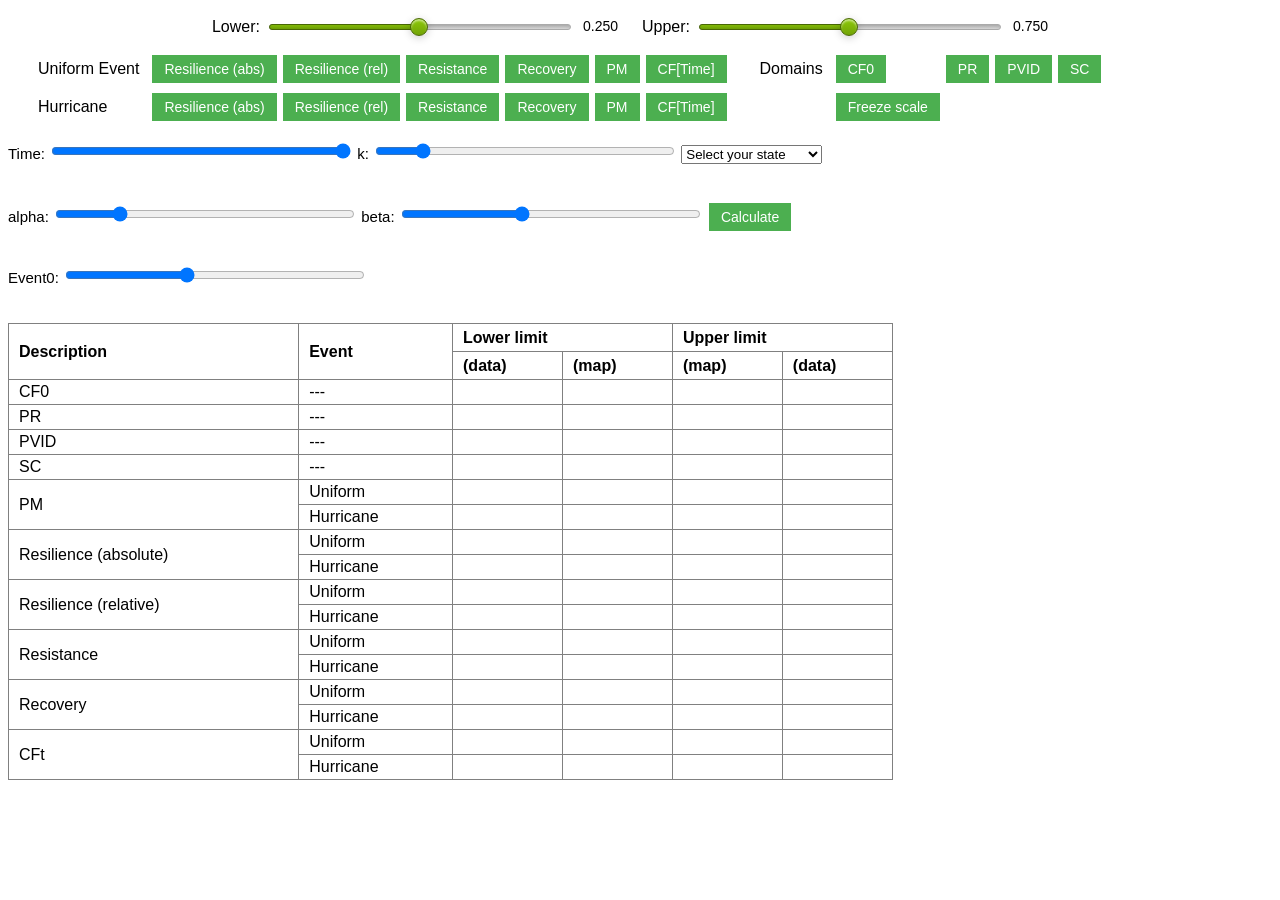
==== index.html @ fa464f4e "Change name to index" ====
<!DOCTYPE html>
<html lang="en">

<head>
  <meta charset="utf-8">
  <script type="text/javascript" src="js/lib/jquery.js"></script>
  <script type="text/javascript" src="js/lib/jquery.flot.js"></script>
  <script type="text/javascript" src="js/math.min.js"></script>
  <script type="text/javascript" src="http://d3js.org/d3.v3.min.js"></script>
  <script type="text/javascript" src="http://d3js.org/queue.v1.min.js"></script>
  <script type="text/javascript" src="http://d3js.org/topojson.v1.min.js"></script>
  <script type="text/javascript" src="js/settings.js"></script>
  <script type="text/javascript" src="js/lib/simple-slider.js"></script>
  <link   rel="stylesheet" type="text/css" href="css/lib/simple-slider.css"/> 
  <link   rel="stylesheet" type="text/css" href="css/main.css"/> 
  <title>COPEWELL Maps</title>
  <meta name="description" content="U.S. county maps of COPEWELL domains and response">
  <meta name="viewport" content="width=device-width, initial-scale=1.00">
</head>

<body onload="updateSlider()">
<div id="content">
  <div id="control">
    <script type="text/javascript">
        var upperSlider = 0;
        var lowerSlider = 0;
        sliderSetup(0,1)
        console.log(sliders)
    </script>
  </div>
</div>
<span id="display">  </span>

<script type="text/javascript">
  update("index");                        // too early for updating, calls settings.js version of update

  $("[data-slider]")
    .each(function () {
      var input = $(this);
      $("<span>")
        .addClass("output")
        .insertAfter($(this));
      console.log("$ data-slider")
    })

    .bind("slider:ready slider:changed", function (event, data) {
      $(this)
        .nextAll(".output:first")
        .html(data.value.toFixed(3));
    });
</script>

<table>
  <tr class="rowButtons">
    <td class="tdLabels">Uniform Event</td>
    <td class="tdButtons"><button class="button" name="mapSelector" id="ResAbs_U" onclick="pushButton(this)">Resilience (abs)</button></td>
    <td class="tdButtons"><button class="button" name="mapSelector" id="ResRel_U" onclick="pushButton(this)">Resilience (rel)</button></td>
    <td class="tdButtons"><button class="button" name="mapSelector" id="Resistance_U" onclick="pushButton(this)">Resistance</button></td>
    <td class="tdButtons"><button class="button" name="mapSelector" id="Recovery_U" onclick="pushButton(this)">Recovery</button></td>
    <td class="tdButtons"><button class="button" name="mapSelector" id="PM_U"    onclick="pushButton(this)">PM</button></td>  <!--  Qi -->
    <td class="tdButtons"><button class="button" name="mapSelector" id="CFt_U" onclick="pushButton(this)">CF[Time]</button></td>
    <td class="tdLabels">Domains</td>
    <td class="tdButtons"><button class="button" name="mapSelector" id="CF0"    onclick="pushButton(this)" title="Pre Community Functioning">CF0</button></td>
    <td class="tdButtons"><button class="button" name="mapSelector" id="PR"    onclick="pushButton(this)">PR</button></td>  <!--  Qi -->
    <td class="tdButtons"><button class="button" name="mapSelector" id="PVID"    onclick="pushButton(this)">PVID</button></td>  <!--  Qi -->
    <td class="tdButtons"><button class="button" name="mapSelector" id="SC"    onclick="pushButton(this)">SC</button></td>  <!--  Qi -->


  </tr>
  <tr class="rowButtons">
    <td class="tdLabels">Hurricane</td>
    <td class="tdButtons"><button class="button" name="mapSelector" id="ResAbs_H" onclick="pushButton(this)">Resilience (abs)</button></td>
    <td class="tdButtons"><button class="button" name="mapSelector" id="ResRel_H" onclick="pushButton(this)">Resilience (rel)</button></td>
    <td class="tdButtons"><button class="button" name="mapSelector" id="Resistance_H" onclick="pushButton(this)">Resistance</button></td>
    <td class="tdButtons"><button class="button" name="mapSelector" id="Recovery_H" onclick="pushButton(this)">Recovery</button></td>
    <td class="tdButtons"><button class="button" name="mapSelector" id="PM_H"    onclick="pushButton(this)">PM</button></td>  <!--  Qi -->
    <td class="tdButtons"><button class="button" name="mapSelector" id="CFt_H" onclick="pushButton(this)">CF[Time]</button></td>
    <td class="tdControls"></td>
    <td class="tdControls"><button class="button" name="control"    id="FreezeScale" onclick="pushControl(this)">Freeze scale</button></td>
  </tr>
</table>
  


<div id="slidecontainer">
  <p>Time: <span id="demoTime"></span>
    <input type="range" min="0" max="199" value="199" class="slider" id="sliderTime">
      k: <span id="demoK"></span>
    <input type="range" min="0" max="10" value="1.386" class="slider" id="sliderK" step="any">
    <select name="state" id="state" onchange="updateState()">
      <option value="">Select your state</option>
  <option value="US">ALL</option>
  <option value="AL">Alabama</option>
  <option value="AK">Alaska</option>
  <option value="AS">American Samoa</option>  
  <option value="AZ">Arizona</option>
  <option value="AR">Arkansas</option>
  <option value="CA">California</option>
  <option value="CZ">Canal Zone</option> 
  <option value="CO">Colorado</option>
  <option value="CT">Connecticut</option>
  <option value="DE">Delaware</option>
  <option value="DC">District Of Columbia</option>
  <option value="FL">Florida</option>
  <option value="GA">Georgia</option>
  <option value="GU">Guam</option>
  <option value="HI">Hawaii</option>
  <option value="ID">Idaho</option>
  <option value="IL">Illinois</option>
  <option value="IN">Indiana</option>
  <option value="IA">Iowa</option>
  <option value="KS">Kansas</option>
  <option value="KY">Kentucky</option>
  <option value="LA">Louisiana</option>
  <option value="ME">Maine</option>
  <option value="MD">Maryland</option>
  <option value="MA">Massachusetts</option>
  <option value="MI">Michigan</option>
  <option value="MN">Minnesota</option>
  <option value="MS">Mississippi</option>
  <option value="MO">Missouri</option>
  <option value="MT">Montana</option>
  <option value="NE">Nebraska</option>
  <option value="NV">Nevada</option>
  <option value="NH">New Hampshire</option>
  <option value="NJ">New Jersey</option>
  <option value="NM">New Mexico</option>
  <option value="NY">New York</option>
  <option value="NC">North Carolina</option>
  <option value="ND">North Dakota</option>
  <option value="OH">Ohio</option>
  <option value="OK">Oklahoma</option>
  <option value="OR">Oregon</option>
  <option value="PA">Pennsylvania</option>
  <option value="PR">Puerto Rico</option>
  <option value="RI">Rhode Island</option>
  <option value="SC">South Carolina</option>
  <option value="SD">South Dakota</option>
  <option value="TN">Tennessee</option>
  <option value="TX">Texas</option>
  <option value="UT">Utah</option>
  <option value="VT">Vermont</option>
  <option value="VA">Virginia</option>
  <option value="VI">Virgin Islands</option>
  <option value="WA">Washington</option>
  <option value="WV">West Virginia</option>
  <option value="WI">Wisconsin</option>
  <option value="WY">Wyoming</option>
</select>
<p>alpha: <span id="demoAlpha"></span>
    <input type="range" min="0" max="5" value="1" class="slider" id="sliderAlpha" step="any">
      beta: <span id="demoBeta"></span>
    <input type="range" min="0" max="0.15" value="0.06" class="slider" id="sliderBeta" step="any">
    <button class="button" id="buttonCalculate" onclick="pushCal(this)">Calculate</button>
    <p>Event0: <span id="demoEvent0"></span>
<input type="range" min="0" max="5" value="2" class="slider" id="sliderEvent0" step="any">
</div>


<script type="text/javascript">
  var maps = 0;
  var color_min = 1;
  var color_max = 0;
  var map
  var mapPrevious
  var eventType
  var calculateName
  var rsltUniform = {}
  var rsltHurricane = {}
  var selectRegion = document.getElementById("state").selectedIndex

  var color_domain     = [0.1, 0.2, 0.3, 0.4, 0.5, 0.6, 0.7, 0.8, 0.9, 1.0]
  var ext_color_domain = [  0, 0.1, 0.2, 0.3, 0.4, 0.5, 0.6, 0.7, 0.8, 0.9, 1.0]
  var legend_labels    = ["0.20", "0.22", "0.24", "0.26", "0.28", "0.30", "0.32", "0.34", "0.36", "0.38", "0.40"]
  var color = d3.scale.threshold()
    .domain(color_domain)
    .range(["#FF2B00", "#FF5E00", "#FF9100", "#FFC400", "#FFF700", "#D5FF00", "#A2FF00", "#6FFF00", "#3CFF00", "#08FF00", "#00FF2B"]);

  var width  = 960,
      height = 500;

  var div = d3.select("body").append("div")   
    .attr("class", "tooltip")               
    .style("opacity", 0);

  var svg = d3.select("body").append("svg")
    .attr("width", width)
    .attr("height", height)
    .style("margin", "10px auto");

  var buttonCal = document.getElementById("buttonCalculate")
  buttonCal.style.backgroundColor = "green";
  var path = d3.geo.path()
  var rateById = {};
  var nameById = {};
  var ls_w = 20, ls_h = 20;


  updateSliderNew();
  //Reading map file and data

  pushButton(document.getElementById("CF0"));

  //Adding legend for our Choropleth

  var legend = svg.selectAll("g.legend")
    .data(ext_color_domain)
    .enter().append("g")
    .attr("class", "legend");

  //Called after slider adjustment

  function updateState() {
    selectRegion = document.getElementById("state").selectedIndex
    var selectExample = d3.selectAll("path")
    selectExample.style("fill", function (d) { 
      if (selectRegion > 1  & Math.floor(d.id/1000) != selectRegion - 1) {
        return 'white';
      }
      else {
        return color ((rateById[d.id] - map.mapMinValue)/(map.mapMaxValue-map.mapMinValue+0.00001));
      }
      // return color ((rateById[d.id] - map.mapMinValue)/(map.mapMaxValue-map.mapMinValue+0.00001));
    });
  }
  function update(value,id){
    value = Number(value)
    console.log("update: " + value + id)
    if (!isNaN(value)) {
      if (id.indexOf("U") == 5) {
        map.mapMaxValue = value;
      } else {
        map.mapMinValue = value;
      }
    }

    var selectExample = d3.selectAll("path")
    selectExample.style("fill", function (d) { 
      if (selectRegion >1 & Math.floor(d.id/1000) != selectRegion - 1) {
        return 'white';
      }
      else {
        return color ((rateById[d.id] - map.mapMinValue)/(map.mapMaxValue-map.mapMinValue+0.00001));
      }
      // return color ((rateById[d.id] - map.mapMinValue)/(map.mapMaxValue-map.mapMinValue+0.00001));
    });

    var j = NaN;
    var rows = document.getElementsByTagName("tr");
    for (i = 0; i < rows.length; i++){
      if (rows[i].id == "row" + map.mapName){
        j = i;
      } else {
        rows[i].bgColor = "white";
        rows[i].children[0].bgColor = "white";
        if (i>0){rows[i-1].children[0].bgColor = "white";}
      }
    }
    rows[j].bgColor = "yellow"
    let row_j_length = rows[j].children.length;
    if (row_j_length==5) {
      rows[j-1].children[0].bgColor = "yellow";
    }
    rows[j].children[0].bgColor = "yellow";
    rows[j].children[row_j_length-4].textContent = map.minValue.toFixed(3);
    rows[j].children[row_j_length-3].textContent = map.mapMinValue.toFixed(3);
    rows[j].children[row_j_length-2].textContent = map.mapMaxValue.toFixed(3);
    rows[j].children[row_j_length-1].textContent = map.maxValue.toFixed(3);

    if (upperSlider != 0 & lowerSlider != 0) {
      updateSlider();
    }
  }

  function updateSliderNew(){
    var sliderTime = document.getElementById("sliderTime");
    var outputTime = document.getElementById("demoTime");
    outputTime.innerHTML = (Number(sliderTime.value)*0.2).toFixed(2);
    sliderTime.oninput = function() {
      outputTime.innerHTML = (Number(this.value)*0.2).toFixed(2);
      
      if (calculateName.substr(0,3) == "CFt") {
        if (eventType == "Hurricane") {
          pushButton(document.getElementById("CFt_H"));
        }

        if (eventType == "Uniform") {
          pushButton(document.getElementById("CFt_U"));
        }

      }
    }
    var sliderK = document.getElementById("sliderK");
    var outputK = document.getElementById("demoK");
    outputK.innerHTML = (Number(sliderK.value)*0.2).toFixed(2);
    sliderK.oninput = function() {
      outputK.innerHTML = (Number(this.value)*0.2).toFixed(2);
    }
    var sliderAlpha = document.getElementById("sliderAlpha");
    var outputAlpha = document.getElementById("demoAlpha");
    outputAlpha.innerHTML = (Number(sliderAlpha.value)*0.2).toFixed(2);
    sliderAlpha.oninput = function() {
      outputAlpha.innerHTML = (Number(this.value)*0.2).toFixed(2);
    }
    var sliderBeta = document.getElementById("sliderBeta");
    var outputBeta = document.getElementById("demoBeta");
    outputBeta.innerHTML = (Number(sliderBeta.value)*0.2).toFixed(3);
    sliderBeta.oninput = function() {
      outputBeta.innerHTML = (Number(this.value)*0.2).toFixed(3);
    }
    var sliderEvent0 = document.getElementById("sliderEvent0");
    var outputEvent0 = document.getElementById("demoEvent0");
    outputEvent0.innerHTML = (Number(sliderEvent0.value)*0.2).toFixed(2);
    sliderEvent0.oninput = function() {
      outputEvent0.innerHTML = (Number(this.value)*0.2).toFixed(2);
    }
  }

  function updateSlider() {
  	let mapTemp = map;
  	if (document.getElementById("FreezeScale").innerHTML == "Unfreeze") {
      mapTemp = mapPrevious;
  	};
    upperSlider.setRange(mapTemp.minValue*0.8,mapTemp.maxValue*1.2) //midValue
    upperSlider.setValue(mapTemp.mapMaxValue);
    lowerSlider.setRange(mapTemp.minValue*0.8,mapTemp.maxValue*1.2) //midValue
    lowerSlider.setValue(mapTemp.mapMinValue);   

    legend.text("")

    legend.append("rect")
      .attr("x", 10)
      .attr("y", function(d, i){ return height - (i*ls_h) - 2*ls_h - 30;})
      .attr("width", ls_w)
      .attr("height", ls_h)
      .style("fill", function(d, i) { return color(d); })
      .style("opacity", 0.8);
    legend.append("text")
      .attr("x", 40)
      .attr("y", function(d, i){ return height - (i*ls_h) - ls_h - 4 - 30;})
      .text(function(d, i){
        let label_i = map.mapMinValue + i/color_domain.length*(map.mapMaxValue-map.mapMinValue);
        return label_i.toFixed(2);
      });
  }

  //Executes after button selection


  function pushCal(button) {
    var buttonCal = document.getElementById("buttonCalculate")
    buttonCal.style.backgroundColor = "orange";
    buttonCal.innerHTML = "loading...";

    queue()
        .defer(d3.csv, maps[0].fileName)
        .defer(d3.csv, maps[1].fileName)
        .defer(d3.csv, maps[2].fileName)
        .defer(d3.csv, maps[3].fileName)
        .defer(d3.csv, maps[4].fileName)
        .defer(d3.csv, maps[5].fileName)
        .await(saveMapDataCalculcation);
  }

  function saveMapDataCalculcation(error, cf, pr, pvid, sc, pmUni, pmHur) {
    var scById = {}
    var pvidById = {}
    var prById = {}
    var cfById = {}
    var pmById = {}
    sc.forEach(function(d) {
      let d_value = Number(d.value)
      scById[d.id] = d_value
      nameById[d.id] = d.name;
    })
    pvid.forEach(function(d) {
      let d_value = Number(d.value)
      pvidById[d.id] = d_value
    })
    pr.forEach(function(d) {
      let d_value = Number(d.value)
      prById[d.id] = d_value
    })
    cf.forEach(function(d) {
      let d_value = Number(d.value)
      cfById[d.id] = d_value
    })
    pmUni.forEach(function(d) {
      let d_value = Number(d.value)
      pmById[d.id] = d_value
      //var_list = {'ER', 'CF', 'SC', 'PR', 'PreCF', 'PVID', 'PM'};
      
      
        var W0 = [0.5, cfById[d.id], scById[d.id],prById[d.id], cfById[d.id], pvidById[d.id],pmById[d.id]]
        var sol = solveODE(W0);
        rsltUniform[d.id] = calculate_results(sol);

      // var rslt = calculate_results(sol);
      console.log(d.id)
      
    })

    pmHur.forEach(function(d) {
      let d_value = Number(d.value)
      pmById[d.id] = d_value
      //var_list = {'ER', 'CF', 'SC', 'PR', 'PreCF', 'PVID', 'PM'};
      var W0 = [0.5, cfById[d.id], scById[d.id],prById[d.id], cfById[d.id], pvidById[d.id],pmById[d.id]]
      var sol = solveODE(W0);
      // var rslt = calculate_results(sol);
      rsltHurricane[d.id] = calculate_results(sol);
    })

    var buttonCal = document.getElementById("buttonCalculate")
    buttonCal.style.backgroundColor = "green";
    buttonCal.innerHTML = "Recalculate";
  }

  function pushControl(button) {
  	if (button.id == "FreezeScale") {
  	  if (button.innerHTML == "Freeze scale") {
  		button.innerHTML = "Unfreeze";
		button.style.backgroundColor = "orange";
	  } else {
		button.innerHTML = "Freeze scale";
		button.style.backgroundColor = "#4CAF50";
	  };
  	};
    mapPrevious = map;
  }

  function pushButton(button){
    var buttons = document.getElementsByName("mapSelector")  //Change button colors
    for (i = 0; i < buttons.length; i++) {
      if (buttons[i].id == button.id) {
        buttons[i].style.color = "black";
        buttons[i].style.backgroundColor = "yellow";         //changes background-color
      } else {
        buttons[i].style.color = "white";
        buttons[i].style.backgroundColor = "#4CAF50";
      }
    }
    loadData(button.id)
  }

  function loadData(id){
    var initialRun = false;
    if (maps == 0) {
      initialRun = true;
      maps = [
        {mapName:"CF0",          fileName:"CF_0.csv"},
        {mapName:"PR",           fileName:"PR.csv"}, // Qi
        {mapName:"PVID",         fileName:"PVID.csv"}, // Qi
        {mapName:"SC",           fileName:"SC.csv"}, // Qi
        {mapName:"PM_U",         fileName:"genericPM.csv"}, // Qi
        {mapName:"PM_H",         fileName:"hurricanePM.csv"}, // Qi
        {mapName:"ResAbs_U",     fileName:"NaN.csv"},
        {mapName:"ResAbs_H",     fileName:"NaN.csv"},
        {mapName:"ResRel_U",     fileName:"NaN.csv"},
        {mapName:"ResRel_H",     fileName:"NaN.csv"},
        {mapName:"Resistance_U", fileName:"NaN.csv"},
        {mapName:"Resistance_H", fileName:"NaN.csv"},
        {mapName:"Recovery_U",   fileName:"NaN.csv"},
        {mapName:"Recovery_H",   fileName:"NaN.csv"},
        {mapName:"CFt_U",        fileName:"NaN.csv"},
        {mapName:"CFt_H",        fileName:"NaN.csv"}
      ]
      for (i = 0; i < maps.length; i++) {
        maps[i].minValue    = NaN; maps[i].maxValue    = NaN; maps[i].midValue = NaN;
        maps[i].mapMinValue = NaN; maps[i].mapMaxValue = NaN;
        maps[i].fileName    = "data/" + maps[i].fileName;
      }
    }

    var mapsCalculationUniform = [
        "ResAbs_U","ResRel_U","Resistance_U","Recovery_U","CFt_U"
    ]
    var mapsCalculationHurricane = [
        "ResAbs_H","ResRel_H","Resistance_H","Recovery_H","CFt_H"
    ]

    map = maps.find(item => item.mapName == id);


    if (initialRun) {
      queue()
        .defer(d3.json, "us.json")
        .defer(d3.csv, map.fileName)
        .await(ready); 
    } else {
      if (mapsCalculationUniform.includes(id)) {
        calculationsUniform(id)
      } else {
      if (mapsCalculationHurricane.includes(id)) {
        calculationsHurricane(id)
      }
      else {
      queue()
        .defer(d3.csv, map.fileName)
        .await(readyDataOnly);
        }
    }
    }
  }

  function calculationsUniform(id) {
    calculateName = chooseResult(id)
    queue()
        .defer(d3.csv, maps[4].fileName)
        .await(readyDataOnlyCalculationUniform);


  }
  function calculationsHurricane(id) {
    calculateName = chooseResult(id)
    queue()
        .defer(d3.csv, maps[5].fileName)
        .await(readyDataOnlyCalculationHurricane);

  }


  function chooseResult(id) {
    switch (id) {
      case "ResAbs_U": 
        return "absolute_resilience";
        break;
      case "ResAbs_H": 
        return "absolute_resilience";
        break;
      case "ResRel_U": 
        return "related_resilience";
        break;
      case "ResRel_H": 
        return "related_resilience";
        break;
      case "Resistance_U": 
        return "Resistance";
        break;
      case "Resistance_H": 
        return "Resistance";
        break;
      case "Recovery_U": 
        return "Recovery";
        break;
      case "Recovery_H": 
        return "Recovery";
        break;
      case "CFt_U": 
        var sliderTime = document.getElementById("sliderTime");
      var time = sliderTime.value;
      var str = "CFt[" + time + "]";
        return str;
        break;
      case "CFt_H": 
        var sliderTime = document.getElementById("sliderTime");
      var time = sliderTime.value;
      var str = "CFt[" + time + "]";
        return str;
        break;  
        
      default: return 0
    } 
  }



  //Used by function ready, before all of the setup

  function readyDataOnly(error, data) {
    saveMapData(data)
    update(NaN,"readyDataOnly")
  };

  function readyDataOnlyCalculationUniform(error, data) {
    eventType = "Uniform"
    getMapDataCalculcationUniform(data)
    update(NaN,"readyDataOnlyCalculationUniform")
  }; 

  function readyDataOnlyCalculationHurricane(error, data) {
    eventType = "Hurricane"
    getMapDataCalculcationHurricane(data)
    update(NaN,"readyDataOnlyCalculationHurricane")
  };

  //Used by function readyDataOnly

  function saveMapData(data) {
    color_min = 1;
    color_max = 0;
    data.forEach(function(d) {
      let d_value = Number(d.value)
      rateById[d.id] = d_value;
      nameById[d.id] = d.name;
      if (d_value < color_min) {color_min = d_value;}
      if (d_value > color_max) {color_max = d_value;}    
    })
    map.minValue = color_min;     //Use actual min/max from the data
    map.maxValue = color_max;
    map.midValue = (color_min + color_max) / 2;
    if (isNaN(map.mapMinValue)) {
      map.mapMinValue = color_min;
      map.mapMaxValue = color_max;
    }
  }
  

  function getMapDataCalculcationUniform(pm) {
    color_min = 1;
    color_max = 0;
    

    var pmById = {}
    
    pm.forEach(function(d) {
      nameById[d.id] = d.name;
      var cmd = "var d_value = rsltUniform[d.id]." + calculateName ;
      eval(cmd);
      rateById[d.id] = d_value
      if (d_value < color_min) {color_min = d_value;}
      if (d_value > color_max) {color_max = d_value;}    
    })
    map.minValue = color_min;     //Use actual min/max from the data
    map.maxValue = color_max;
    map.midValue = (color_min + color_max) / 2;
    if (isNaN(map.mapMinValue)) {
      map.mapMinValue = color_min;
      map.mapMaxValue = color_max;
    }
  }
  function getMapDataCalculcationHurricane(pm) {
    color_min = 1;
    color_max = 0;
    

    var pmById = {}
    
    pm.forEach(function(d) {
      nameById[d.id] = d.name;
      var cmd = "var d_value = rsltHurricane[d.id]." + calculateName ;
      eval(cmd);
      rateById[d.id] = d_value
      if (d_value < color_min) {color_min = d_value;}
      if (d_value > color_max) {color_max = d_value;}    
    })
    map.minValue = color_min;     //Use actual min/max from the data
    map.maxValue = color_max;
    map.midValue = (color_min + color_max) / 2;
    if (isNaN(map.mapMinValue)) {
      map.mapMinValue = color_min;
      map.mapMaxValue = color_max;
    }
  }

  //Start of Choropleth drawing

  function ready(error, us, data) {
      saveMapData(data)
      var slider = document.getElementById("inputLower");
      slider.setAttribute("value",map.mapMinValue);
      slider.setAttribute("data-slider-range",map.minValue + "," + map.maxValue); //midValue
      slider = document.getElementById("inputUpper")
      slider.setAttribute("value",map.mapMaxValue);
      slider.setAttribute("data-slider-range",map.minValue + "," + map.maxValue); //midValue
      update(NaN,"ready")

    //Drawing Choropleth

    svg.append("g")
      .attr("class", "region")
      .selectAll("path")
      .data(topojson.feature(us, us.objects.counties).features)
      .enter().append("path")
      .attr("d", path)
      .style ( "fill" , function (d) {                // d only contains id and map properties
        return color ((rateById[d.id] - color_min)/(color_max-color_min+0.0001));
      })
    
      .style("opacity", 1.0)  // 0.8

    //Adding mouseevents

      .on("mouseover", function(d) {
        d3.select(this).transition().duration(300).style("opacity", 0.5); // 1
        div.transition().duration(300)
          .style("opacity", 1)
        div.text(d.id + ", " + nameById[d.id] + " : " + Number(rateById[d.id]).toFixed(3))
          .style("left", (d3.event.pageX) + "px")//
          .style("top", (d3.event.pageY -30) + "px");
      })

      .on("mouseout", function() {
        d3.select(this)
          .transition().duration(300)
          .style("opacity", 1);  // 0.8
        div.transition().duration(300)
          .style("opacity", 0);
      })
  } // <-- End of Choropleth drawing

function calculate_results(sol){
  var rslt_single = {};
  var CF0 = sol.CF[0];
  rslt_single.CFt = sol.CF;
  var sum = 0;
  for( var i = 0; i < sol.CF.length; i++ ){
      sum += sol.CF[i]; //don't forget to add the base
  }

  var avg = sum/sol.CF.length;

  rslt_single.related_resilience = avg / CF0
  rslt_single.absolute_resilience = avg;

  var CFmin = Math.min.apply(Math, sol.CF);
  var Idxmin = sol.CF.indexOf(CFmin);

  rslt_single.Resistance = CFmin / CF0;
  // Find T half using bisection
  var CFhalf = 0.5 * (CFmin + CF0);
  var Idx1 = Idxmin;
  var Idx2 = sol.CF.length - 1;
  var Idx0 = Math.round( 0.5 * ( Idx1 + Idx2) );
  while(Idx2 - Idx1 > 1){
    Idx0 = Math.round( 0.5 * ( Idx1 + Idx2) );
    if(sol.CF[Idx0] == CFhalf){
      break;
    }else{
      if(sol.CF[Idx0] > CFhalf){
        Idx2 = Idx0;
      }else{
        Idx1 = Idx0;
      }
    }
  }
  rslt_single.tHalf = sol.tspan[Idx0];
  rslt_single.Recovery = 1 / rslt_single.tHalf;
  return rslt_single;

}

function solveODE(W0){
  var h = 0.1;
  // get initial value
  var CF = [];
  var tspan = [];
  var W = W0;
  var N = 200;
  
  for(var i=0; i < N; i++){
    CF[i] = W[1];
    var t = (i+1) * h;
    tspan[i] = t;

    var k1 = fdW(t, W);                                      // integrate one step using Runge-Kutta
    var k2 = fdW(t + h/2, aXbY(1,W,h/2,k1));
    var k3 = fdW(t + h/2, aXbY(1,W,h/2,k2));
    var k4 = fdW(t + h  , aXbY(1,W,h,k3));
    var temp = aXbY(1,k1, 2,k2)
    temp = aXbY(1,temp,2, k3)
    temp = aXbY(1,temp,1, k4)
    var W  = aXbY(1,W,  h/6, temp);
  }

  var sol = {};
  sol.CF = CF;
  sol.tspan = tspan;
  sol.dt = h;
  return sol;
}


function aXbY(a, X, b, Y){
  var Z = [];
  for(var i=0; i < X.length; i++){
    Z[i] = a * X[i] + b * Y[i];
  }
  return Z;
}

function fdW(t, W){
  var varlist = ['ER', 'CF', 'SC', 'PR', 'PreCF', 'PVID', 'PM'];

  for(var i=0; i < varlist.length; i++){
    var cmd = "var " + varlist[i] + " = W[" + i + "];" ;
    eval(cmd);
  }
  var sliderAlpha = document.getElementById("sliderAlpha");
  var alpha = sliderAlpha.value;
  var sliderBeta = document.getElementById("sliderBeta");
  var beta = sliderBeta.value;
  var sliderK = document.getElementById("sliderK");
  var Event_damage_rate_constant = sliderK.value;
var sliderEvent0 = document.getElementById("sliderEvent0");
  var Event0 = sliderEvent0.value;
  // var Event0= 2;

  // constant variables
  // var Event_damage_rate_constant = 2*Math.log(2);
  var ER_flow_rate_constant      = beta;              // beta = 0.0611 = 1/time scale = 1/16.4
  var PR_flow_rate_constant      = beta;
  var SC_flow_rate_constant      = beta;

  // CF replenish
  var CF_drop           = Math.max( PreCF - CF, 0 );
  var SC_flow_rate      = SC_flow_rate_constant * CF * SC * CF_drop;
  var PR_flow_rate      = PR_flow_rate_constant * PR      * CF_drop;
  var ER_flow_rate      = ER_flow_rate_constant * ER      * CF_drop;
  var CF_replenish_rate = SC_flow_rate + PR_flow_rate + ER_flow_rate;



// CF depletion rate
  var k       = Event_damage_rate_constant;
  var Event_t = Event0 * k * Math.exp(-k * t);

  var Event_damage_rate = Event_t * (2- PM - PVID)/2;
  var CF_depletion_rate = alpha  * CF * Event_damage_rate;  //alpha = 1
// Derivatives
  var dSC = - SC_flow_rate;
  var dPR = - PR_flow_rate;
  var dER = - ER_flow_rate;
  var dCF = - CF_depletion_rate + CF_replenish_rate ;
  var dPVID = 0
  var dPreCF = 0
  var dPM = 0

  var dW = [];
  for(var i=0; i < varlist.length; i++){
    var cmd = "dW[" + i + "] = d" + varlist[i] + ";";
    eval(cmd);
  }
  
  return dW;
}


</script>

<span>
  <table class="measuresTable">
    <tr>
      <th rowspan="2">Description</th><th rowspan="2">Event</th>
      <th colspan="2">Lower limit</th><th colspan="2">Upper limit</th>
    </tr>
    <tr>
      <th>(data)</th><th>(map)</th><th>(map)</th><th>(data)</th>
    </tr>
    <tr id="rowCF0">
      <td>CF0</td><td>---</td><td></td><td></td><td></td><td></td>
    </tr>
    <tr id="rowPR"> <!--  Qi -->
      <td>PR</td><td>---</td><td></td><td></td><td></td><td></td> <!--  Qi -->
    </tr> <!--  Qi -->
    <tr id="rowPVID"> <!--  Qi -->
      <td>PVID</td><td>---</td><td></td><td></td><td></td><td></td> <!--  Qi -->
    </tr> <!--  Qi -->
    <tr id="rowSC"> <!--  Qi -->
      <td>SC</td><td>---</td><td></td><td></td><td></td><td></td> <!--  Qi -->
    </tr> <!--  Qi -->
    <tr id="rowPM_U"> <!--  Qi -->
      <td rowspan="2">PM</td><td>Uniform</td><td></td><td></td><td></td><td></td> <!--  Qi -->
    </tr> <!--  Qi -->
    <tr id="rowPM_H"> <!--  Qi -->
      <td>Hurricane</td><td></td><td></td><td></td><td></td> <!--  Qi -->
    </tr> <!--  Qi -->
    <tr id="rowResAbs_U">
      <td rowspan="2">Resilience (absolute)</td><td>Uniform</td><td></td><td></td><td></td><td></td>
    </tr>
    <tr id="rowResAbs_H">
      <td>Hurricane</td><td></td><td></td><td></td><td></td>
    </tr>
    <tr id="rowResRel_U">
      <td rowspan="2">Resilience (relative)</td><td>Uniform</td><td></td><td></td><td></td><td></td>
    </tr>
    <tr id="rowResRel_H">
      <td>Hurricane</td><td></td><td></td><td></td><td></td>
    </tr>
    <tr id="rowResistance_U">
      <td rowspan="2">Resistance</td><td>Uniform</td><td></td><td></td><td></td><td></td>
    </tr>
    <tr id="rowResistance_H">
      <td>Hurricane</td><td></td><td></td><td></td><td></td>
    </tr>
    <tr id="rowRecovery_U">
      <td rowspan="2">Recovery</td><td>Uniform</td><td></td><td></td><td></td><td></td>
    </tr>
    <tr id="rowRecovery_H">
      <td>Hurricane</td><td></td><td></td><td></td><td></td>
    </tr>
    <tr id="rowCFt_U">
      <td rowspan="2">CFt</td><td>Uniform</td><td></td><td></td><td></td><td></td>
    </tr>
    <tr id="rowCFt_H">
      <td>Hurricane</td><td></td><td></td><td></td><td></td>
    </tr>
  </table>
</span>

</body>

</html>
---- css/lib/simple-slider.css ----
.slider {
  width: 300px;
}
.slider > .dragger {
  background: #8DCA09;
  background: -webkit-linear-gradient(top, #8DCA09, #72A307);
  background: -moz-linear-gradient(top, #8DCA09, #72A307);
  background: linear-gradient(top, #8DCA09, #72A307);

  -webkit-box-shadow: inset 0 2px 2px rgba(255,255,255,0.5), 0 2px 8px rgba(0,0,0,0.2);
  -moz-box-shadow: inset 0 2px 2px rgba(255,255,255,0.5), 0 2px 8px rgba(0,0,0,0.2);
  box-shadow: inset 0 2px 2px rgba(255,255,255,0.5), 0 2px 8px rgba(0,0,0,0.2);

  -webkit-border-radius: 10px;
  -moz-border-radius: 10px;
  border-radius: 10px;

  border: 1px solid #496805;
  width: 16px;
  height: 16px;
}
.slider > .dragger:hover {
  background: -webkit-linear-gradient(top, #8DCA09, #8DCA09);
}
.slider > .track, .slider > .highlight-track {
  background: #ccc;
  background: -webkit-linear-gradient(top, #bbb, #ddd);
  background: -moz-linear-gradient(top, #bbb, #ddd);
  background: linear-gradient(top, #bbb, #ddd);

  -webkit-box-shadow: inset 0 2px 4px rgba(0,0,0,0.1);
  -moz-box-shadow: inset 0 2px 4px rgba(0,0,0,0.1);
  box-shadow: inset 0 2px 4px rgba(0,0,0,0.1);

  -webkit-border-radius: 8px;
  -moz-border-radius: 8px;
  border-radius: 8px;

  border: 1px solid #aaa;
  height: 4px;
}
.slider > .highlight-track {
	background-color: #8DCA09;
	background: -webkit-linear-gradient(top, #8DCA09, #72A307);
	background: -moz-linear-gradient(top, #8DCA09, #72A307);
	background: linear-gradient(top, #8DCA09, #72A307);
	
	border-color: #496805;
}
---- css/main.css ----
body{
	font-family: "Helvetica Neue", Helvetica, Arial, sans-serif; 
}
[class^=slider] { 
	display: inline-block; 
	margin-bottom: 10px; /* height of the sliders */
}
.output{ 
	color: "black"; 
	font-size: 14px; 
	padding-top: 1px; 
	margin-left: 5px; 
	vertical-align: top;
}
h1{ 
	font-size: 20px; 
	text-align: center;
}
h2{ 
	clear: both; 
	margin: 0; 
	margin-bottom: 5px; 
	font-size: 16px; 
}
span.tableSpan {
    float: right;
    max-width: 160px;
    margin: 0;
    padding: 1em;
}
table{
	border: none;
	border-collapse: collapse;
}
table.measuresTable{
	width: 70%;
	border: 0.5px solid grey;
}
.tableInSpan {
	float: right;
}
tr, th{
	height: 25px;
	border: 0.3px solid grey;
}
.rowButtons{
	height: 30px;
	border: none;
}
td, th{
	text-align: left;
	border: 0.3px solid grey;
	padding-left:  10px;
	padding-right: 10px;
}
td.tdButtons, td.tdLabels, td.tdControls{
	height: 19px;
	border: none;
	padding-left:  1px;
	padding-right: 1px;
}
td.tdLabels{
	padding-left: 30px;
	padding-right: 10px;
}
p{ 
	font-size: 15px; 
	margin-bottom: 30px; 
}
.variableID{
	vertical-align: top; 
	text-align: right;
	width: 60px;
	float: left;
}
.variableID:hover{
	background-color:#D8D8D8;
}
.variableID:hover:after{
    background: #333;
    background: rgba(0,0,0,.8);
    border-radius: 5px;
    bottom: 30px;
    color: #fff;
    content: attr(title);
    left: 20%;
    padding: 5px 15px;
    position: absolute;
    z-index: 98;
    width: 320px;
}
.variable{
	float: left;
    width: 420px;
    margin-right: 10px;
}
#content {
	width: 880px;
	margin: 0 auto;
	padding: 10px;
}
path {
  stroke:black;
  stroke-width: 0.5px;
}

body {
  font-family: Arial, sans-serif;
}
div.tooltip {   
  position: absolute;           
  text-align: center;           
  width: 180px;                  
  height: 15px;                 
  padding: 2px;             
  font-size: 12px;     
  background: #FFFFE0;
  border: 1px;      
  border-radius: 8px;           
  pointer-events: none;         
}  
.button {
    background-color: #4CAF50;
    border: none;
    color: white;
    padding: 6px 12px;
    text-align: center;
    text-decoration: none;
    display: inline-block;
    font-size: 14px;
    margin: 4px 2px;
    cursor: pointer;
}
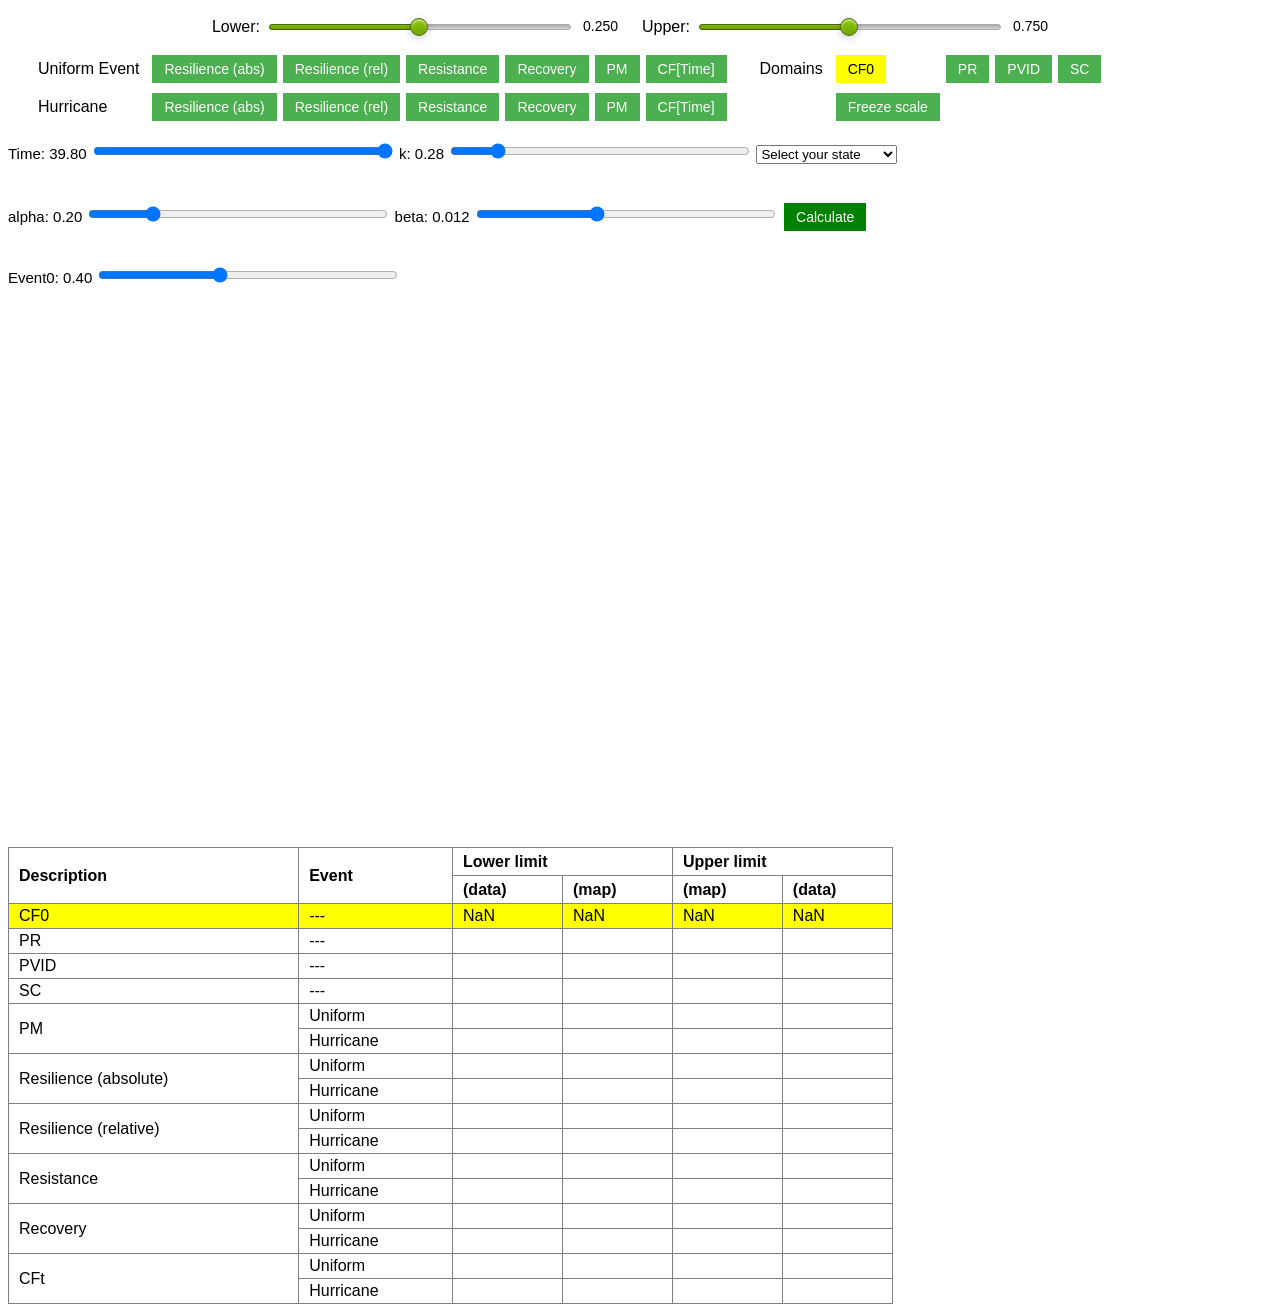
==== commit 947f1dd0: "Add d3 to local" ====
--- a/index.html
+++ b/index.html
@@ -6,7 +6,7 @@
   <script type="text/javascript" src="js/lib/jquery.js"></script>
   <script type="text/javascript" src="js/lib/jquery.flot.js"></script>
   <script type="text/javascript" src="js/math.min.js"></script>
-  <script type="text/javascript" src="http://d3js.org/d3.v3.min.js"></script>
+  <script type="text/javascript" src="js/d3.js"></script>
   <script type="text/javascript" src="http://d3js.org/queue.v1.min.js"></script>
   <script type="text/javascript" src="http://d3js.org/topojson.v1.min.js"></script>
   <script type="text/javascript" src="js/settings.js"></script>
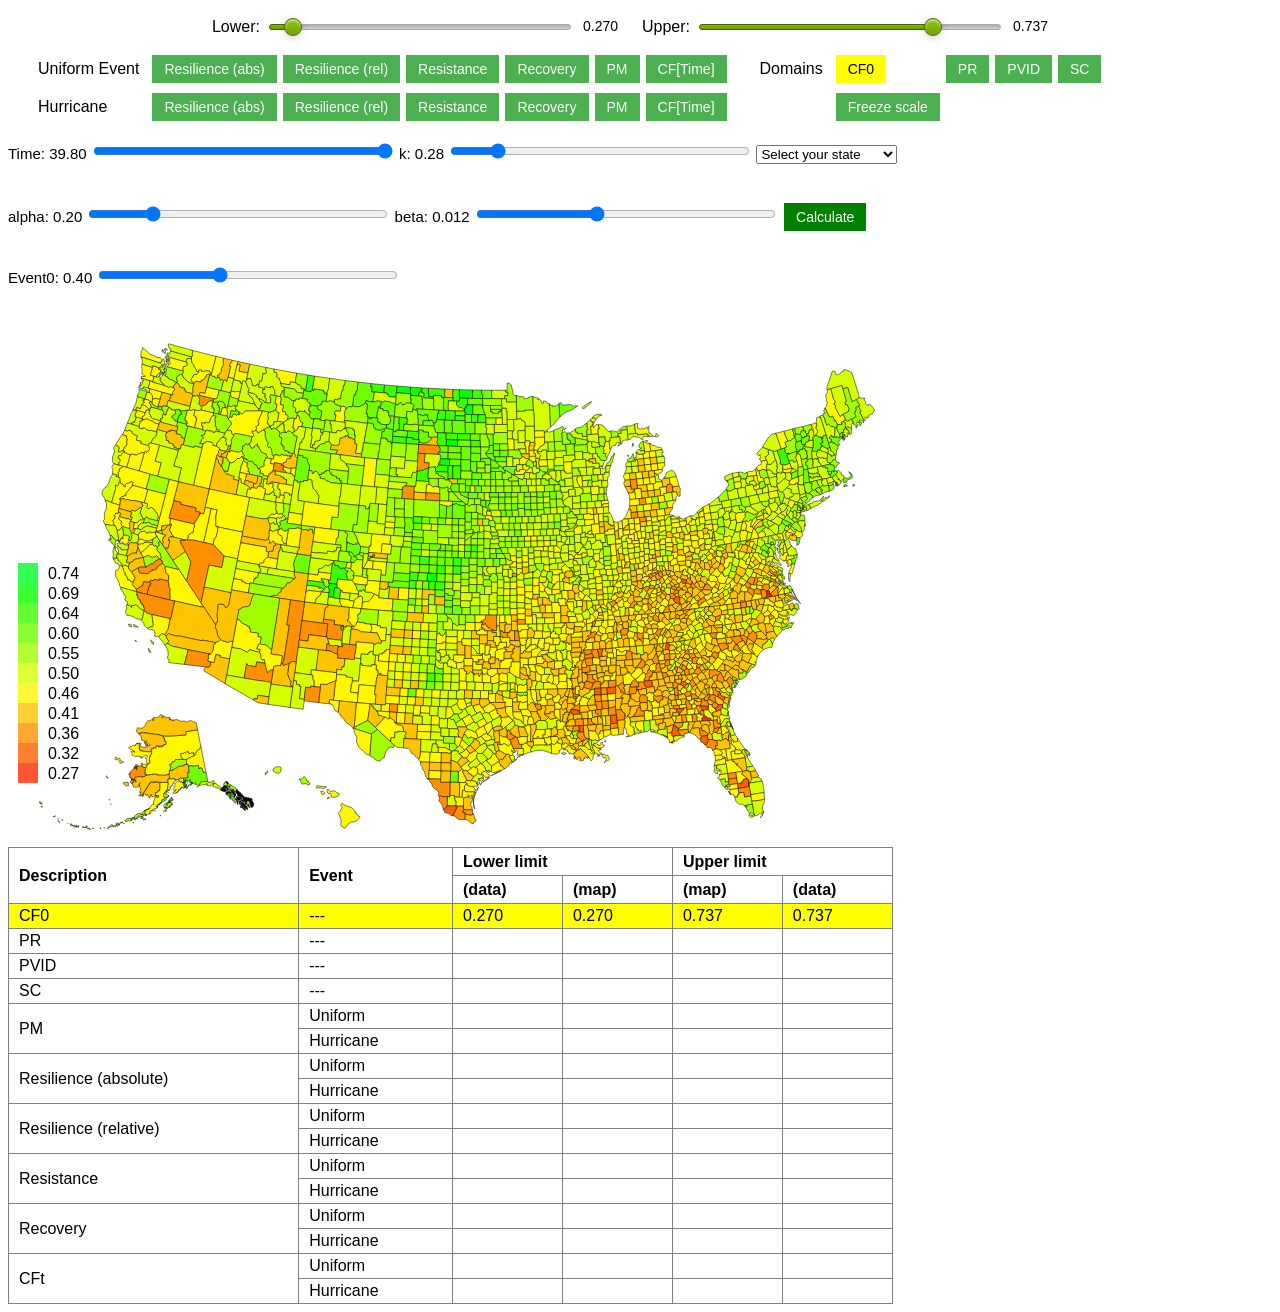
==== commit 001287ee: "Change d3 to local" ====
--- a/index.html
+++ b/index.html
@@ -7,8 +7,8 @@
   <script type="text/javascript" src="js/lib/jquery.flot.js"></script>
   <script type="text/javascript" src="js/math.min.js"></script>
   <script type="text/javascript" src="js/d3.js"></script>
-  <script type="text/javascript" src="http://d3js.org/queue.v1.min.js"></script>
-  <script type="text/javascript" src="http://d3js.org/topojson.v1.min.js"></script>
+  <script type="text/javascript" src="js/d3.topojson.js"></script>
+  <script type="text/javascript" src="js/d3.queue.js"></script>
   <script type="text/javascript" src="js/settings.js"></script>
   <script type="text/javascript" src="js/lib/simple-slider.js"></script>
   <link   rel="stylesheet" type="text/css" href="css/lib/simple-slider.css"/> 
